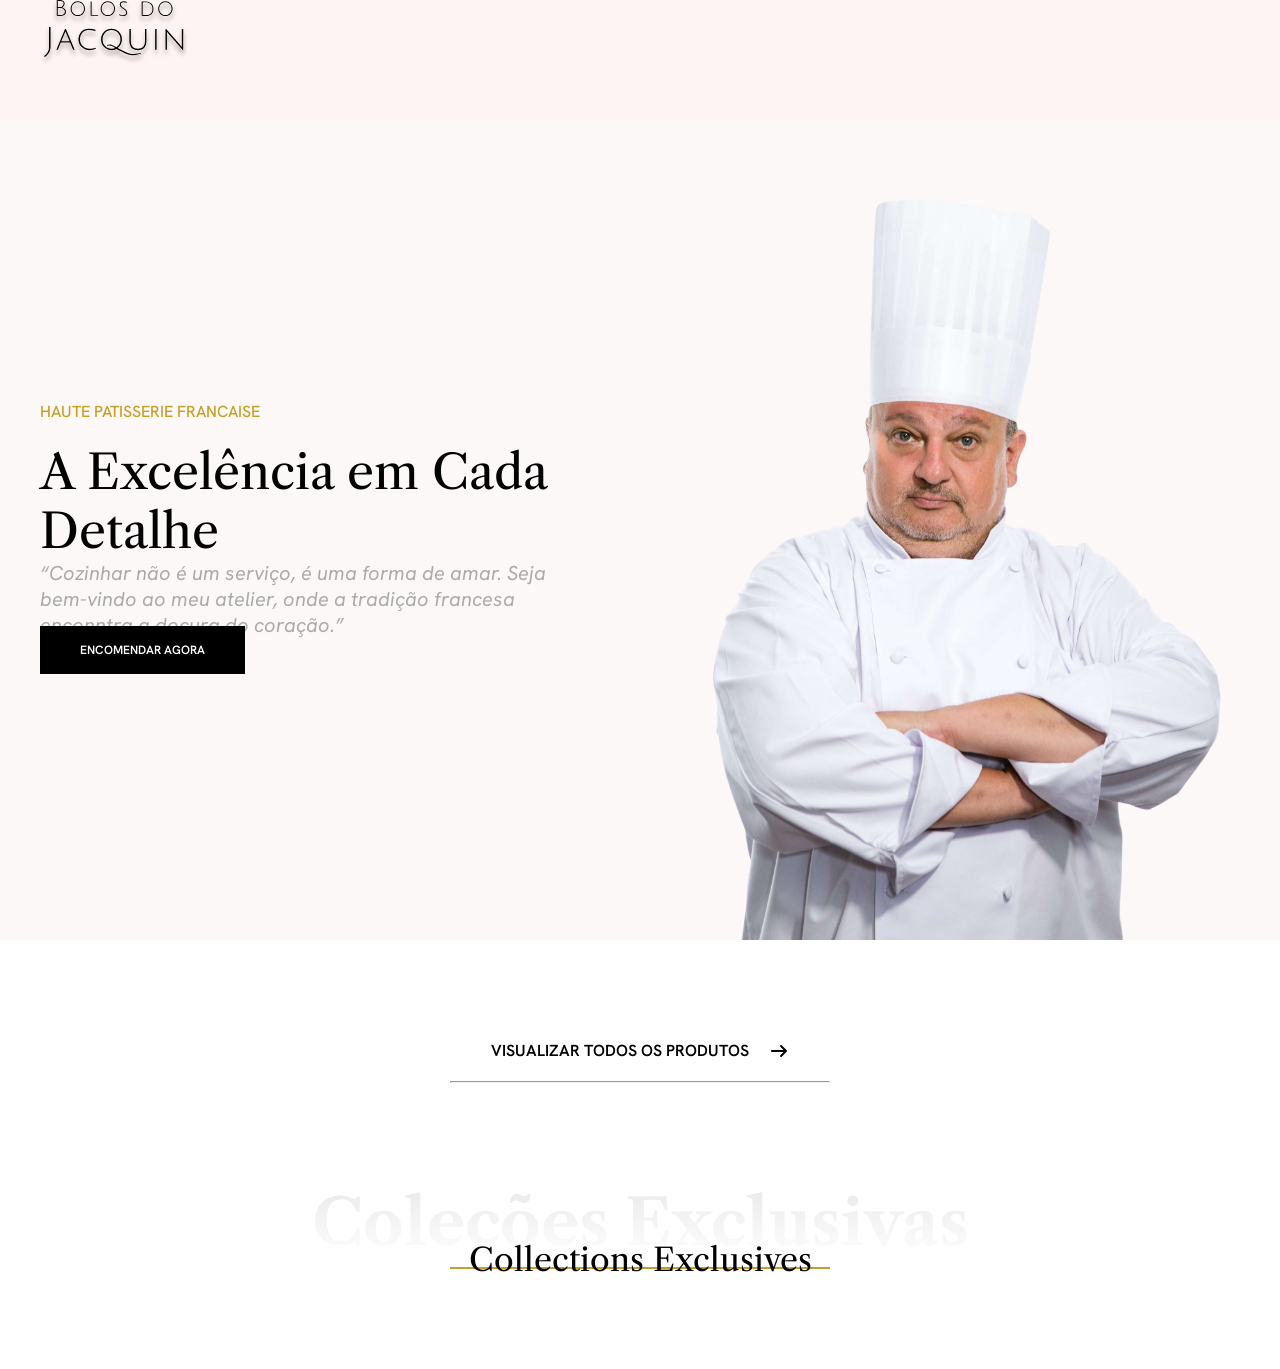
==== home/index.html @ fb976a69 "Inicio html e css pagina home" ====
<!doctype html>
<html lang="pt-br">
  <head>
    <meta charset="UTF-8" />
    <meta name="viewport" content="width=device-width, initial-scale=1.0" />
    <title>Bolos do Jacquin - Home</title>
    <link rel="stylesheet" href="style.css" />
    <link rel="preconnect" href="https://fonts.googleapis.com" />
    <link rel="preconnect" href="https://fonts.gstatic.com" crossorigin />
    <link
      href="https://fonts.googleapis.com/css2?family=Hanken+Grotesk:ital,wght@0,100..900;1,100..900&family=Libre+Caslon+Text:ital,wght@0,400;0,700;1,400&display=swap"
      rel="stylesheet"
    />
  </head>
  <body>
    <header class="home_cabecalho">
      <div class="home_container">
        <img
          src="../img/Bolos do Jacquin logo.svg"
          alt="logo bolo dos jacquin"
        />
      </div>
    </header>
    <main>
      <h1>Página Inicial Bolos do Jacquin</h1>
      <section class="home_banner">
        <div class="home_container banner_container">
          <div class="box_texto_banner">
            <span class="linha1"> haute patisserie francaise </span><br />
            <span class="linha2">A Excelência em Cada Detalhe</span>
            <p class="linha3">
              “Cozinhar não é um serviço, é uma forma de amar. Seja bem-vindo ao
              meu atelier, onde a tradição francesa enconntra a doçura do
              coração.”
            </p>
            <a class="linha4" href="">ENCOMENDAR AGORA</a>
          </div>
          <img
            src="../img/foto do eric jacquin.png"
            alt="foto do eric jacquin de dólmã"
          />
        </div>
      </section>
      <section class="home_container home_produtos">
        <div class="link_produtos">
          <div>
            <a href="">visualizar todos os produtos</a>
            <svg xmlns="http://www.w3.org/2000/svg" viewBox="0 0 640 640">
              <!--!Font Awesome Free 7.3.1 by @fontawesome - https://fontawesome.com License - https://fontawesome.com/license/free Copyright 2026 Fonticons, Inc.-->
              <path
                d="M566.6 342.6C579.1 330.1 579.1 309.8 566.6 297.3L406.6 137.3C394.1 124.8 373.8 124.8 361.3 137.3C348.8 149.8 348.8 170.1 361.3 182.6L466.7 288L96 288C78.3 288 64 302.3 64 320C64 337.7 78.3 352 96 352L466.7 352L361.3 457.4C348.8 469.9 348.8 490.2 361.3 502.7C373.8 515.2 394.1 515.2 406.6 502.7L566.6 342.7z"
              />
            </svg>
          </div>
          <hr />
        </div>
        <div class="home_subtitulo">
          <h2>Coleções Exclusivas</h2>
          <span>Collections Exclusives</span>
          <hr>
        </div>
        <div></div>
      </section>
    </main>
  </body>
</html>
---- home/style.css ----
* {
  margin: 0;
  padding: 0;
  box-sizing: border-box;
}

h1 {
  position: absolute;
  width: 1px;
  height: 1px;
  margin: -1px;
  overflow: hidden;
}

/* CABEÇALHO */
.home_cabecalho {
  background-color: #fff4f4;
  height: 120px;
  /* display: flex;
  justify-content: center;
  align-items: center; */
}

.home_container {
  /* background-color: aqua; */
  max-width: 1200px;
  width: 95%;
  margin: 0 auto;
}

/* ------- BANNER ------- */
.home_banner {
  background-color: #fdf8f8;
}
.box_texto_banner {
  font-family: "Hanken Grotesk", sans-serif;
  /* background-color: cornflowerblue; */
  max-width: 520px;
}

.banner_container {
  display: flex;
  align-items: center;
  justify-content: space-between;
}

.banner_container img {
  width: 547px;
}

.linha1 {
  color: #c5a028;
  font-size: 16px;
  font-weight: 500;
  text-transform: uppercase;
  margin-bottom: 20px;
  display: inline-block;
}

.linha2 {
  font-family: "Libre Caslon Text", serif;
  font-size: 48px;
}
.linha3 {
  font-size: 20px;
  font-style: italic;
  color: #aaaaaa;
  display: inline-block;
}

.linha4 {
  font-weight: 600;
  font-size: 12px;
  text-transform: uppercase;
  color: #ffffff;
  text-decoration: none;

  background-color: #000;
  padding: 16px 40px;
}

/* ------- PRODUTOS ------- */
.home_produtos {
  padding: 100px 0;
}

.link_produtos a {
  font-family: "Hanken Grotesk", sans-serif;
  font-weight: 600;
  font-size: 16px;
  text-transform: uppercase;
  text-decoration: none;
  color: #000000;
}

.link_produtos svg {
  width: 20px;
}

.link_produtos div {
  display: flex;
  align-items: center;
  justify-content: center;
  gap: 20px;
  margin-bottom: 20px;
}
.link_produtos hr {
  max-width: 380px;
  width: 100%;
  margin: 0 auto;
}

.home_subtitulo {
  font-family: "Libre Caslon Text", serif;
  display: flex;
  flex-direction: column;
  align-items: center;
  position: relative;
  margin-top: 100px;
}

.home_subtitulo h2 {
  font-weight: 700;
  font-size: 64px;
  background-image: linear-gradient(0deg, #ffffff, #e9e9e9);
  /* background-clip: text; */
  -webkit-background-clip: text;
  /* color: transparent; */
  -webkit-text-fill-color: transparent;
}

.home_subtitulo span {
  font-size: 32px;
  position: absolute;
  bottom: -10px;
}

.home_subtitulo hr {
  max-width: 380px;
  width: 100%;
  background-color: #c5a028;
  margin-top: 5px;
  border: none;
  height: 2px;
}
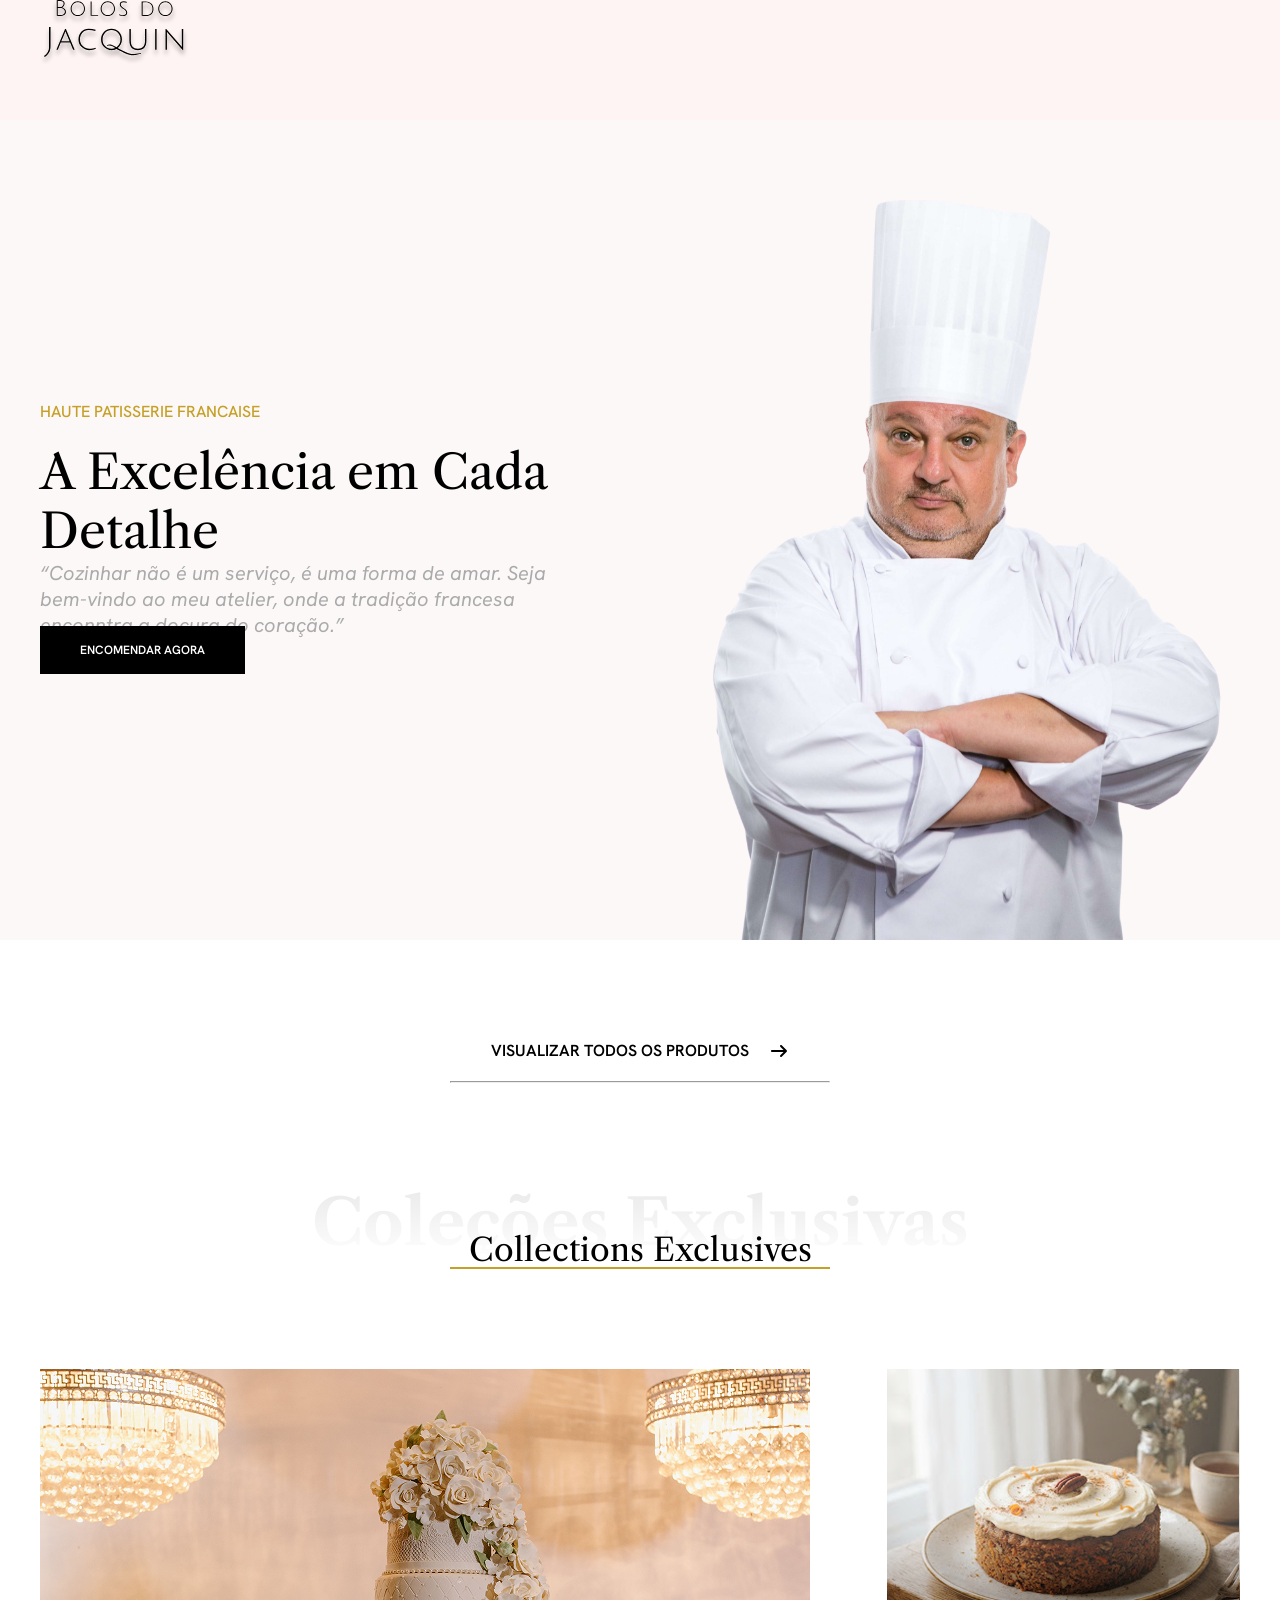
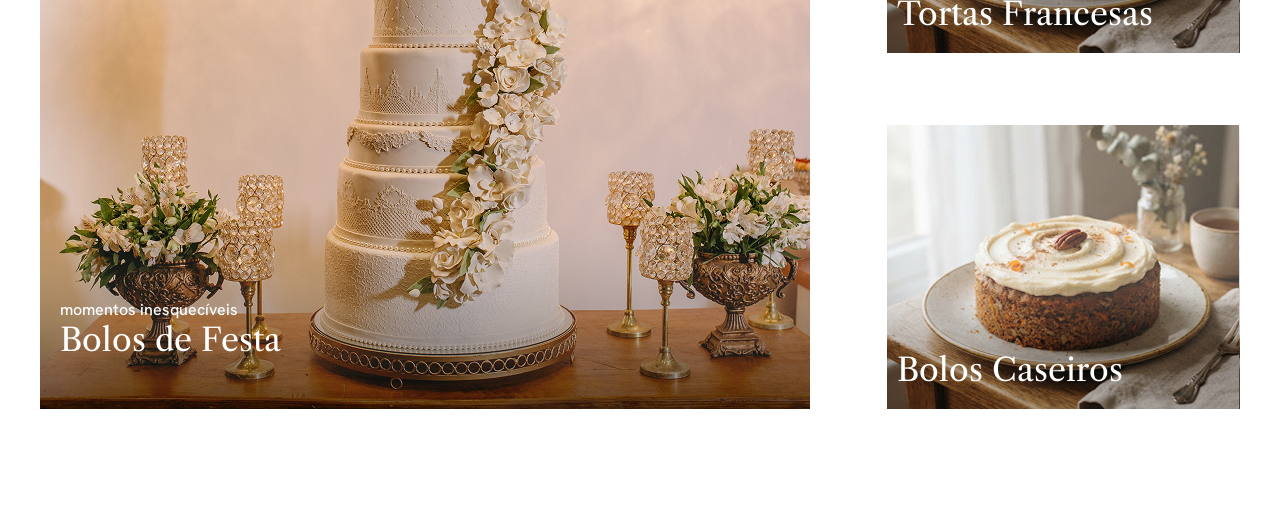
==== commit 72b6cf81: "seção de categorias finalizada" ====
--- a/home/index.html
+++ b/home/index.html
@@ -1,66 +1,81 @@
 <!doctype html>
 <html lang="pt-br">
-  <head>
-    <meta charset="UTF-8" />
-    <meta name="viewport" content="width=device-width, initial-scale=1.0" />
-    <title>Bolos do Jacquin - Home</title>
-    <link rel="stylesheet" href="style.css" />
-    <link rel="preconnect" href="https://fonts.googleapis.com" />
-    <link rel="preconnect" href="https://fonts.gstatic.com" crossorigin />
-    <link
-      href="https://fonts.googleapis.com/css2?family=Hanken+Grotesk:ital,wght@0,100..900;1,100..900&family=Libre+Caslon+Text:ital,wght@0,400;0,700;1,400&display=swap"
-      rel="stylesheet"
-    />
-  </head>
-  <body>
-    <header class="home_cabecalho">
-      <div class="home_container">
-        <img
-          src="../img/Bolos do Jacquin logo.svg"
-          alt="logo bolo dos jacquin"
-        />
+
+<head>
+  <meta charset="UTF-8" />
+  <meta name="viewport" content="width=device-width, initial-scale=1.0" />
+  <title>Bolos do Jacquin - Home</title>
+  <link rel="stylesheet" href="style.css" />
+  <link rel="preconnect" href="https://fonts.googleapis.com" />
+  <link rel="preconnect" href="https://fonts.gstatic.com" crossorigin />
+  <link
+    href="https://fonts.googleapis.com/css2?family=Hanken+Grotesk:ital,wght@0,100..900;1,100..900&family=Libre+Caslon+Text:ital,wght@0,400;0,700;1,400&display=swap"
+    rel="stylesheet" />
+</head>
+
+<body>
+  <header class="home_cabecalho">
+    <div class="home_container">
+      <img src="../img/Bolos do Jacquin logo.svg" alt="logo bolo dos jacquin" />
+    </div>
+  </header>
+  <main>
+    <h1>Página Inicial Bolos do Jacquin</h1>
+    <section class="home_banner">
+      <div class="home_container banner_container">
+        <div class="box_texto_banner">
+          <span class="linha1"> haute patisserie francaise </span><br />
+          <span class="linha2">A Excelência em Cada Detalhe</span>
+          <p class="linha3">
+            “Cozinhar não é um serviço, é uma forma de amar. Seja bem-vindo ao
+            meu atelier, onde a tradição francesa enconntra a doçura do
+            coração.”
+          </p>
+          <a class="linha4" href="">ENCOMENDAR AGORA</a>
+        </div>
+        <img src="../img/foto do eric jacquin.png" alt="foto do eric jacquin de dólmã" />
       </div>
-    </header>
-    <main>
-      <h1>Página Inicial Bolos do Jacquin</h1>
-      <section class="home_banner">
-        <div class="home_container banner_container">
-          <div class="box_texto_banner">
-            <span class="linha1"> haute patisserie francaise </span><br />
-            <span class="linha2">A Excelência em Cada Detalhe</span>
-            <p class="linha3">
-              “Cozinhar não é um serviço, é uma forma de amar. Seja bem-vindo ao
-              meu atelier, onde a tradição francesa enconntra a doçura do
-              coração.”
-            </p>
-            <a class="linha4" href="">ENCOMENDAR AGORA</a>
+    </section>
+    <section class="home_container home_produtos">
+      <div class="link_produtos">
+        <div>
+          <a href="">visualizar todos os produtos</a>
+          <svg xmlns="http://www.w3.org/2000/svg" viewBox="0 0 640 640">
+            <!--!Font Awesome Free 7.3.1 by @fontawesome - https://fontawesome.com License - https://fontawesome.com/license/free Copyright 2026 Fonticons, Inc.-->
+            <path
+              d="M566.6 342.6C579.1 330.1 579.1 309.8 566.6 297.3L406.6 137.3C394.1 124.8 373.8 124.8 361.3 137.3C348.8 149.8 348.8 170.1 361.3 182.6L466.7 288L96 288C78.3 288 64 302.3 64 320C64 337.7 78.3 352 96 352L466.7 352L361.3 457.4C348.8 469.9 348.8 490.2 361.3 502.7C373.8 515.2 394.1 515.2 406.6 502.7L566.6 342.7z" />
+          </svg>
+        </div>
+        <hr />
+      </div>
+      <div class="home_subtitulo">
+        <h2>Coleções Exclusivas</h2>
+        <span>Collections Exclusives</span>
+        <hr>
+      </div>
+      
+         <a href="">
+      <div class="container_categorias">
+          <div class="img_categoria1">
+            <span>momentos inesquecíveis</span>
+            <h3>Bolos de Festa</h3>
           </div>
-          <img
-            src="../img/foto do eric jacquin.png"
-            alt="foto do eric jacquin de dólmã"
-          />
+        </a>
+        <div class="col_categorias">
+          <a href="">
+            <div class="img_categoria2">
+              <h3>Tortas Francesas</h3>
+            </div>
+          </a>
+          <a href="">
+            <div class="img_categoria3">
+              <h3>Bolos Caseiros</h3>
+            </div>
+          </a>
         </div>
-      </section>
-      <section class="home_container home_produtos">
-        <div class="link_produtos">
-          <div>
-            <a href="">visualizar todos os produtos</a>
-            <svg xmlns="http://www.w3.org/2000/svg" viewBox="0 0 640 640">
-              <!--!Font Awesome Free 7.3.1 by @fontawesome - https://fontawesome.com License - https://fontawesome.com/license/free Copyright 2026 Fonticons, Inc.-->
-              <path
-                d="M566.6 342.6C579.1 330.1 579.1 309.8 566.6 297.3L406.6 137.3C394.1 124.8 373.8 124.8 361.3 137.3C348.8 149.8 348.8 170.1 361.3 182.6L466.7 288L96 288C78.3 288 64 302.3 64 320C64 337.7 78.3 352 96 352L466.7 352L361.3 457.4C348.8 469.9 348.8 490.2 361.3 502.7C373.8 515.2 394.1 515.2 406.6 502.7L566.6 342.7z"
-              />
-            </svg>
-          </div>
-          <hr />
-        </div>
-        <div class="home_subtitulo">
-          <h2>Coleções Exclusivas</h2>
-          <span>Collections Exclusives</span>
-          <hr>
-        </div>
-        <div></div>
-      </section>
-    </main>
-  </body>
-</html>
+      </div>
+    </section>
+  </main>
+</body>
+
+</html>
--- a/home/style.css
+++ b/home/style.css
@@ -117,6 +117,7 @@
   align-items: center;
   position: relative;
   margin-top: 100px;
+  margin-bottom: 100px;
 }
 
 .home_subtitulo h2 {
@@ -133,6 +134,7 @@
   font-size: 32px;
   position: absolute;
   bottom: -10px;
+  margin-bottom: 10px;
 }
 
 .home_subtitulo hr {
@@ -142,4 +144,79 @@
   margin-top: 5px;
   border: none;
   height: 2px;
-}
+  /* margin-bottom: 100px; */
+}
+
+
+.img_categoria1 {
+  background-image: url(../img/pexels-jonathanborba-26774588\ 1.png);
+  /* width: 100%; */
+  width: 770px;
+  height: 640px;
+  display: flex;
+  flex-direction: column;
+  justify-content: flex-end;
+  padding: 50px 20px;
+}
+
+.container_categorias{
+  display: flex;
+  width: 100%;
+  justify-content: space-between;
+}
+
+.container_categorias a{
+  color: #ffffff;
+  text-decoration: none;
+}
+
+.img_categoria1 span {
+   font-family: "Hanken Grotesk", sans-serif;
+  font-weight: 500;
+
+}
+
+
+.home_produtos h3{
+   font-family: "Libre Caslon Text", serif;
+   font-size: 32px;
+   font-weight: 400;
+
+}
+
+.col_categorias{
+  display: flex;
+  flex-direction: column;
+  justify-content: space-between;
+}
+
+.img_categoria1 h3{
+  font-size: 32px;
+
+}
+
+.img_categoria2{
+  background-image: url(../img/tortas\ francesaspng.png);
+  width: 25%;
+  max-width: 353px;
+  height: 284px;
+}
+
+.img_categoria3{
+  background-image: url(../img/Image\ \(2\).png);
+  width: 25%;
+  max-width: 353px;
+  height: 284px;
+}
+
+.img_categoria2,
+.img_categoria3{
+  /* width: 25%; */
+  width: 353px;
+  height: 283;
+  display: flex;
+  align-items: flex-end;
+  padding: 20px 10px;
+  font-size: 24px;
+
+}
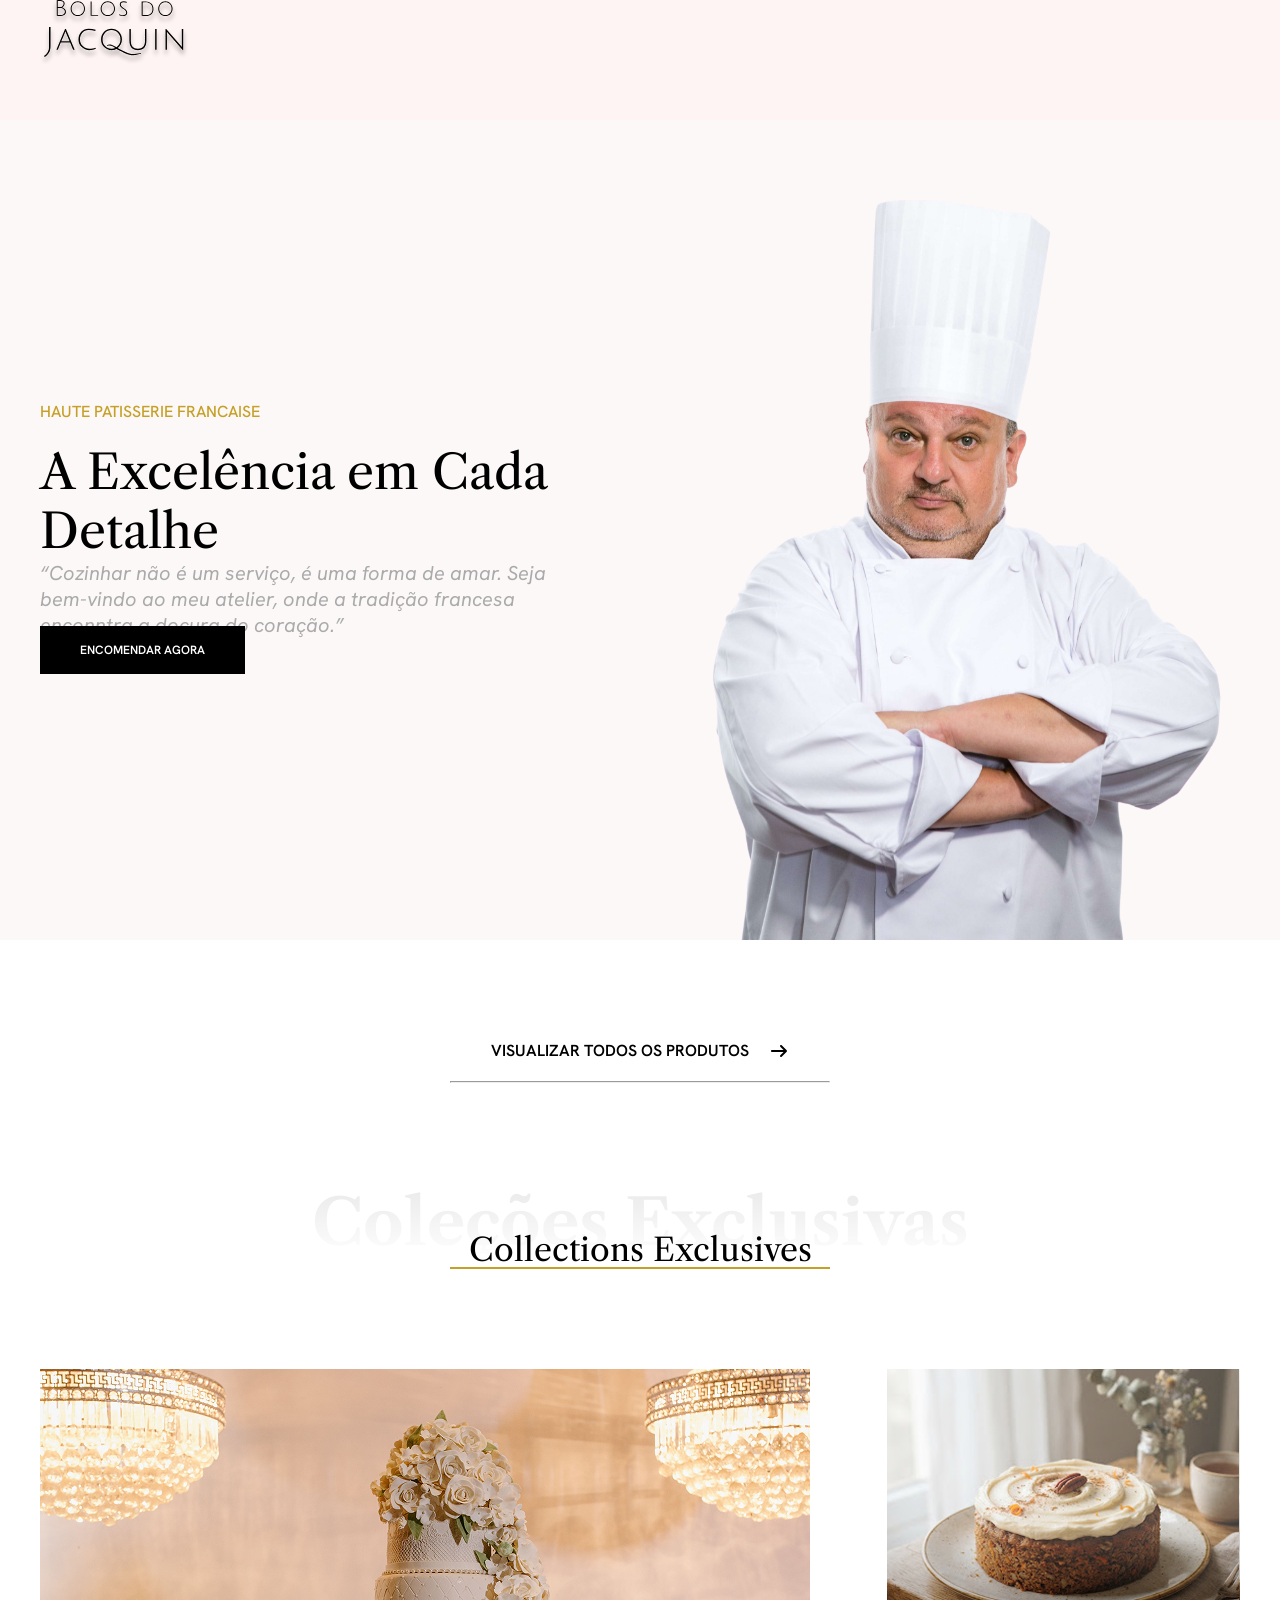
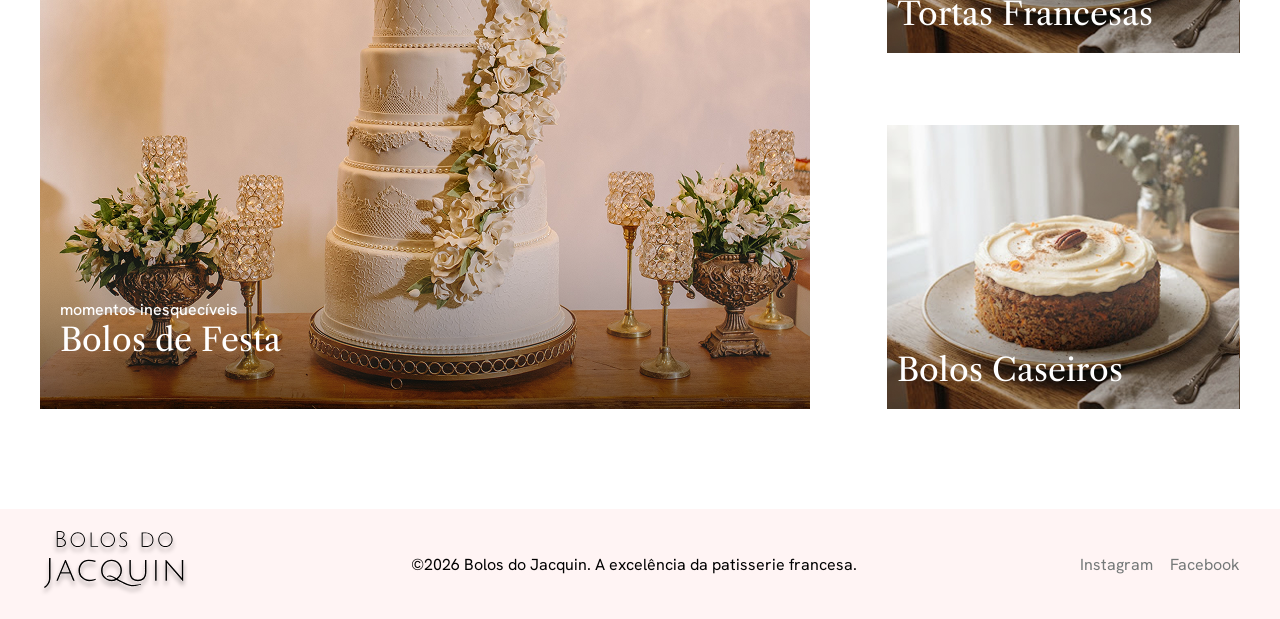
==== commit e9a00f80: "ínicio da pagina de cadastro e listagem de produtos" ====
--- a/home/index.html
+++ b/home/index.html
@@ -76,6 +76,16 @@
       </div>
     </section>
   </main>
+  <footer>
+    <div class="home_container footer_container">
+      <img src="../img/Bolos do Jacquin logo.svg" alt="logo bolos do Jacquin">
+      <span>©2026 Bolos do Jacquin. A excelência da patisserie francesa.</span>
+      <nav class="nav_footer">
+        <a href="">Instagram</a>
+        <a href="">Facebook</a>
+      </nav>
+    </div>
+  </footer>
 </body>
 
 </html>
--- a/home/style.css
+++ b/home/style.css
@@ -219,4 +219,33 @@
   padding: 20px 10px;
   font-size: 24px;
 
-}+}
+/* ------- FOOTER ------- */
+footer{
+  background-color: #fff4f4;
+  height: 110px;
+  display: flex;
+  justify-content: center;
+}
+.footer_container{
+  display: flex;
+  justify-content: space-between;
+  align-items: center;
+}
+
+.nav_footer{
+  display: flex;
+  justify-content: space-between;
+  width: 160px;
+}
+
+.footer_container span,
+.nav_footer a {
+ font-family: "Hanken Grotesk", sans-serif;
+}
+
+.nav_footer a{
+  text-decoration: none;
+  color: #747878;
+
+}
